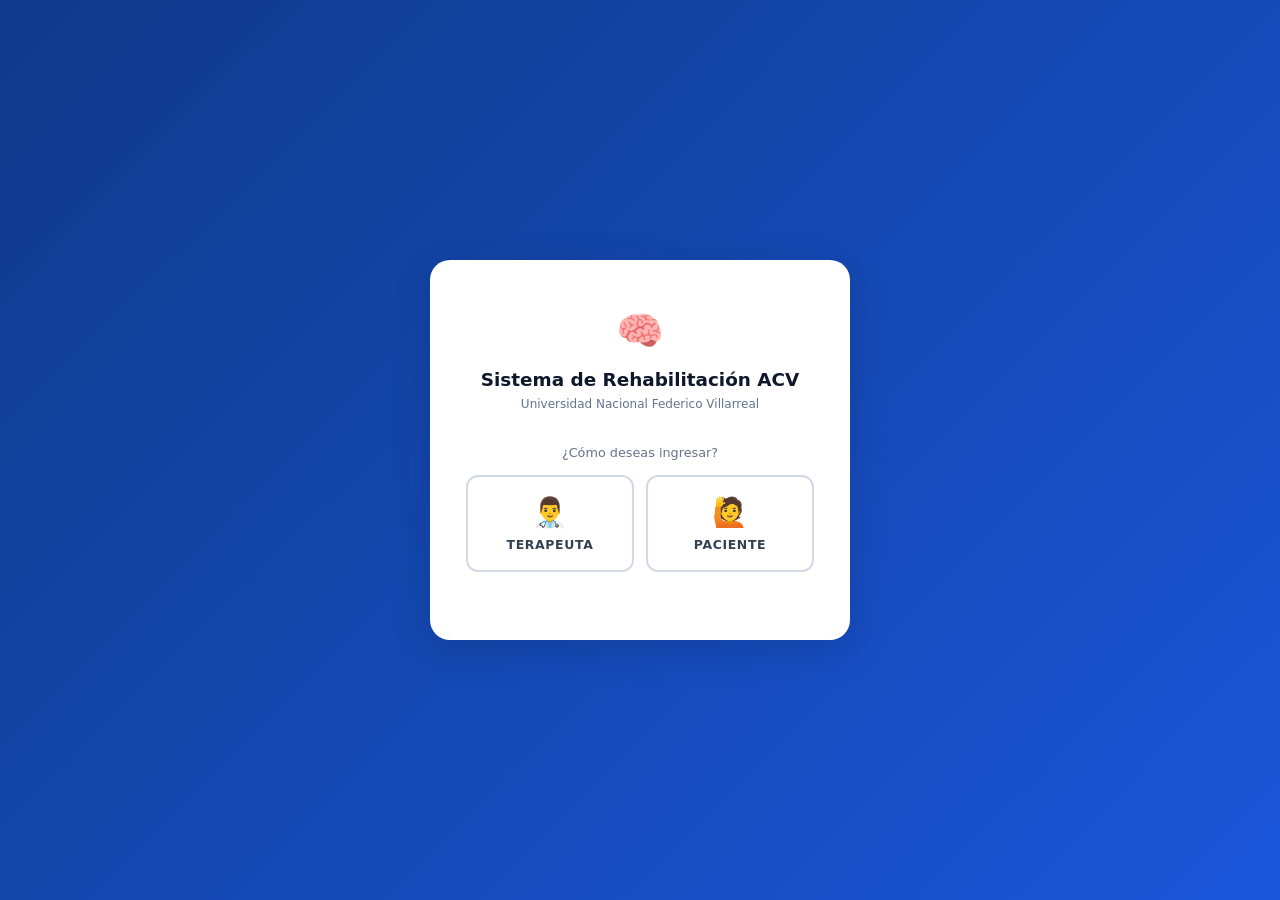
==== frontend/index.html @ 5edbb10c "confio" ====
<!DOCTYPE html>
<html lang="es">
<head>
  <meta charset="UTF-8" />
  <meta name="viewport" content="width=device-width, initial-scale=1.0" />
  <title>ACV-Rehab — Iniciar Sesión</title>
  <link rel="stylesheet" href="css/styles.css" />
  <style>
    /* ── Estilos exclusivos de esta página ── */
    .divider {
      display: flex; align-items: center; gap: 12px;
      margin: 20px 0; color: var(--gris-texto); font-size: .78rem;
    }
    .divider::before, .divider::after {
      content: ""; flex: 1; height: 1px; background: var(--gris-borde);
    }
    .form-section { display: none; }
    .form-section.activo { display: block; }
    .pin-hint {
      text-align: center; font-size: .78rem; color: var(--gris-texto);
      margin-bottom: 20px;
    }
    .registro-link {
      text-align: center; font-size: .8rem; margin-top: 16px; color: var(--gris-texto);
    }
    .logo-pulse {
      animation: logoPulse 2s ease infinite;
    }
    @keyframes logoPulse {
      0%,100% { transform: scale(1); }
      50%      { transform: scale(1.07); }
    }
  </style>
</head>
<body>

<!-- ══ PÁGINA DE LOGIN ══════════════════════════════════════════════════ -->
<div class="login-page">
  <div class="login-card">

    <!-- Logo -->
    <div class="login-logo">
      <div class="logo-icon logo-pulse">🧠</div>
      <h1>Sistema de Rehabilitación ACV</h1>
      <p>Universidad Nacional Federico Villarreal</p>
    </div>

    <!-- Selector de rol -->
    <p style="text-align:center;font-size:.8rem;color:var(--gris-texto);margin-bottom:12px;">
      ¿Cómo deseas ingresar?
    </p>
    <div class="role-selector">
      <button class="role-btn" id="btn-rol-terapeuta" onclick="seleccionarRol('terapeuta')">
        <span class="role-icon">👨‍⚕️</span>
        <span class="role-label">Terapeuta</span>
      </button>
      <button class="role-btn" id="btn-rol-paciente" onclick="seleccionarRol('paciente')">
        <span class="role-icon">🙋</span>
        <span class="role-label">Paciente</span>
      </button>
    </div>

    <!-- ── FORMULARIO TERAPEUTA ── -->
    <div id="form-section-terapeuta" class="form-section">
      <form id="form-login-terapeuta" novalidate>
        <div class="form-group">
          <label class="form-label" for="email">Correo electrónico</label>
          <input class="form-control" id="email" type="email" placeholder="correo@hospital.com" required autocomplete="email" />
        </div>
        <div class="form-group">
          <label class="form-label" for="password">Contraseña</label>
          <input class="form-control" id="password" type="password" placeholder="••••••••" required autocomplete="current-password" />
        </div>
        <div id="error-login" class="form-error hidden"></div>
        <button type="submit" class="btn btn-primary btn-lg w-full" id="btn-login">
          Ingresar como Terapeuta
        </button>
      </form>

      <div class="divider">o</div>

      <button class="btn btn-outline w-full" onclick="mostrarRegistro()">
        Registrarse como terapeuta
      </button>
    </div>

    <!-- ── FORMULARIO PACIENTE (PIN) ── -->
    <div id="form-section-paciente" class="form-section">
      <p class="pin-hint">Ingresa el PIN de 6 dígitos que te proporcionó tu terapeuta</p>
      <div class="pin-input-wrapper" id="pin-wrapper">
        <input class="pin-digit" maxlength="1" type="text" inputmode="numeric" pattern="[0-9]" />
        <input class="pin-digit" maxlength="1" type="text" inputmode="numeric" pattern="[0-9]" />
        <input class="pin-digit" maxlength="1" type="text" inputmode="numeric" pattern="[0-9]" />
        <input class="pin-digit" maxlength="1" type="text" inputmode="numeric" pattern="[0-9]" />
        <input class="pin-digit" maxlength="1" type="text" inputmode="numeric" pattern="[0-9]" />
        <input class="pin-digit" maxlength="1" type="text" inputmode="numeric" pattern="[0-9]" />
      </div>
      <div id="error-pin" class="form-error hidden text-center"></div>
      <button class="btn btn-primary btn-lg w-full" id="btn-login-pin" onclick="loginPaciente()">
        Entrar con PIN
      </button>
    </div>

    <!-- Indicador de carga -->
    <div id="loading" class="text-center mt-4 hidden">
      <span class="spinner"></span>
    </div>

    <div class="registro-link" id="link-registro" style="display:none;">
      <a href="#" onclick="ocultarRegistro(); return false;">← Volver al login</a>
    </div>
  </div>
</div>

<!-- ══ MODAL: REGISTRO TERAPEUTA ════════════════════════════════════════ -->
<div class="modal-overlay" id="modal-registro">
  <div class="modal">
    <h2 class="modal-title">Registro de Terapeuta</h2>
    <p class="modal-subtitle">Crea tu cuenta como especialista en rehabilitación.</p>
    <form id="form-registro" novalidate>
      <div class="form-grid">
        <div class="form-group">
          <label class="form-label">Nombres</label>
          <input class="form-control" id="reg-nombres" type="text" placeholder="Juan" required />
        </div>
        <div class="form-group">
          <label class="form-label">Apellidos</label>
          <input class="form-control" id="reg-apellidos" type="text" placeholder="Pérez" required />
        </div>
      </div>
      <div class="form-group">
        <label class="form-label">Especialidad</label>
        <input class="form-control" id="reg-especialidad" type="text" placeholder="Neurorrehabilitación" />
      </div>
      <div class="form-group">
        <label class="form-label">Correo electrónico</label>
        <input class="form-control" id="reg-email" type="email" placeholder="correo@hospital.com" required />
      </div>
      <div class="form-group">
        <label class="form-label">Contraseña</label>
        <input class="form-control" id="reg-password" type="password" placeholder="Mínimo 6 caracteres" required />
      </div>
      <div id="error-registro" class="form-error hidden"></div>
      <div class="modal-actions">
        <button type="button" class="btn btn-ghost" onclick="window.ACV.closeModal('modal-registro')">Cancelar</button>
        <button type="submit" class="btn btn-primary">Crear cuenta</button>
      </div>
    </form>
  </div>
</div>

<!-- Scripts -->
<script src="js/api.js"></script>
<script>
  
  // Redirigir si ya está autenticado
  if (Auth.estaAutenticado()) {
    window.location.href = Auth.rol === "paciente" ? "/paciente" : "/dashboard";
  }

  let rolSeleccionado = null;

  function seleccionarRol(rol) {
    rolSeleccionado = rol;
    document.getElementById("btn-rol-terapeuta").classList.toggle("selected", rol === "terapeuta");
    document.getElementById("btn-rol-paciente").classList.toggle("selected", rol === "paciente");
    document.querySelectorAll(".form-section").forEach(f => f.classList.remove("activo"));
    document.getElementById(`form-section-${rol}`).classList.add("activo");
    if (rol === "paciente") inicializarPinInput();
  }

  // ── Login terapeuta ──────────────────────────────────────────────────
  document.getElementById("form-login-terapeuta")?.addEventListener("submit", async (e) => {
    e.preventDefault();
    const btn = document.getElementById("btn-login");
    const errEl = document.getElementById("error-login");
    errEl.classList.add("hidden");
    btn.disabled = true;
    btn.textContent = "Ingresando...";

    try {
      const data = await ApiAuth.loginTerapeuta(
        document.getElementById("email").value.trim(),
        document.getElementById("password").value,
      );
      Auth.guardar(data.access_token, data.rol || "terapeuta", data.nombres);
      window.location.href = "/dashboard.html";
    } catch (err) {
      errEl.textContent = err.message;
      errEl.classList.remove("hidden");
    } finally {
      btn.disabled = false;
      btn.textContent = "Ingresar como Terapeuta";
    }
  });

  // ── Login paciente por PIN ───────────────────────────────────────────
  async function loginPaciente() {
    const digits = [...document.querySelectorAll(".pin-digit")].map(i => i.value.trim());
    const pin    = digits.join("");
    const errEl  = document.getElementById("error-pin");
    errEl.classList.add("hidden");

    if (pin.length !== 6 || !/^\d{6}$/.test(pin)) {
      errEl.textContent = "Ingresa los 6 dígitos completos.";
      errEl.classList.remove("hidden");
      return;
    }

    const btn = document.getElementById("btn-login-pin");
    btn.disabled = true;
    btn.textContent = "Verificando...";

    try {
      const data = await ApiAuth.loginPaciente(pin);
      Auth.guardar("pin_" + pin, "paciente", data.nombres, data.paciente_id);
      window.location.href = "/paciente.html";
    } catch (err) {
      errEl.textContent = "PIN incorrecto. Verifica con tu terapeuta.";
      errEl.classList.remove("hidden");
    } finally {
      btn.disabled = false;
      btn.textContent = "Entrar con PIN";
    }
  }

  // ── Navegación PIN: auto-avance y backspace ──────────────────────────
  function inicializarPinInput() {
    const inputs = document.querySelectorAll(".pin-digit");
    inputs.forEach((input, i) => {
      input.addEventListener("input", (e) => {
        const val = e.target.value.replace(/\D/g, "");
        e.target.value = val.slice(-1);
        if (val && i < inputs.length - 1) inputs[i + 1].focus();
        if (i === inputs.length - 1 && val) loginPaciente();
      });
      input.addEventListener("keydown", (e) => {
        if (e.key === "Backspace" && !input.value && i > 0) {
          inputs[i - 1].value = "";
          inputs[i - 1].focus();
        }
      });
      input.addEventListener("paste", (e) => {
        e.preventDefault();
        const pasted = (e.clipboardData || window.clipboardData).getData("text").replace(/\D/g, "").slice(0, 6);
        inputs.forEach((inp, idx) => { inp.value = pasted[idx] || ""; });
        if (pasted.length === 6) loginPaciente();
      });
    });
    inputs[0].focus();
  }

  // ── Registro terapeuta ───────────────────────────────────────────────
  function mostrarRegistro() { openModal("modal-registro"); }
  function ocultarRegistro() { closeModal("modal-registro"); }

  document.getElementById("form-registro")?.addEventListener("submit", async (e) => {
    e.preventDefault();
    const errEl = document.getElementById("error-registro");
    errEl.classList.add("hidden");
    const btn = e.target.querySelector('button[type="submit"]');
    btn.disabled = true;
    try {
      await ApiAuth.registroTerapeuta({
        nombres:      document.getElementById("reg-nombres").value.trim(),
        apellidos:    document.getElementById("reg-apellidos").value.trim(),
        especialidad: document.getElementById("reg-especialidad").value.trim(),
        email:        document.getElementById("reg-email").value.trim(),
        password:     document.getElementById("reg-password").value,
      });
      closeModal("modal-registro");
      showToast("Cuenta creada. Ahora puedes iniciar sesión.", "success");
      seleccionarRol("terapeuta");
    } catch (err) {
      errEl.textContent = err.message;
      errEl.classList.remove("hidden");
    } finally {
      btn.disabled = false;
    }
  });
</script>
</body>
</html>
---- frontend/css/styles.css ----
/* ============================================================
   SISTEMA DE REHABILITACIÓN ACV — UNFV
   styles.css — Design system médico-clínico Mobile-First
   Paleta: Azul médico profundo + blanco + gris claro + acentos semánticos
   ============================================================ */

/* ── Variables ─────────────────────────────────────────────── */
:root {
  /* Colores principales */
  --azul-primario:   #1A56DB;
  --azul-oscuro:     #0F3A8A;
  --azul-suave:      #EBF2FF;
  --azul-medio:      #BFDBFE;
  --blanco:          #FFFFFF;
  --gris-fondo:      #F4F7FC;
  --gris-borde:      #D1D9E6;
  --gris-texto:      #64748B;
  --gris-oscuro:     #334155;
  --negro:           #0F172A;

  /* Semánticos */
  --verde-exito:     #10B981;
  --verde-suave:     #D1FAE5;
  --rojo-error:      #EF4444;
  --rojo-suave:      #FEE2E2;
  --amarillo-alerta: #F59E0B;
  --amarillo-suave:  #FEF3C7;

  /* GO / NO-GO */
  --go-color:        #16A34A;
  --go-bg:           #F0FDF4;
  --nogo-color:      #DC2626;
  --nogo-bg:         #FEF2F2;

  /* Tipografía */
  --font-sans:   'Inter', system-ui, -apple-system, sans-serif;
  --font-mono:   'JetBrains Mono', 'Courier New', monospace;

  /* Espaciado */
  --radius-sm:   6px;
  --radius-md:   12px;
  --radius-lg:   20px;
  --shadow-sm:   0 1px 3px rgba(0,0,0,.08), 0 1px 2px rgba(0,0,0,.06);
  --shadow-md:   0 4px 16px rgba(0,0,0,.10);
  --shadow-lg:   0 10px 40px rgba(0,0,0,.14);

  /* Transiciones */
  --trans-fast:  150ms ease;
  --trans-med:   300ms ease;
}

/* ── Reset ──────────────────────────────────────────────────── */
*, *::before, *::after { box-sizing: border-box; margin: 0; padding: 0; }
html { font-size: 16px; scroll-behavior: smooth; }
body {
  font-family: var(--font-sans);
  background: var(--gris-fondo);
  color: var(--negro);
  line-height: 1.6;
  -webkit-font-smoothing: antialiased;
}
a { color: var(--azul-primario); text-decoration: none; }
a:hover { text-decoration: underline; }
img, svg { display: block; max-width: 100%; }
button { cursor: pointer; font-family: inherit; }
input, select, textarea { font-family: inherit; }

/* ── Importar fuente ────────────────────────────────────────── */
@import url('https://fonts.googleapis.com/css2?family=Inter:wght@400;500;600;700&display=swap');

/* ═══════════════════════════════════════════════════════════
   LAYOUT GENERAL
═══════════════════════════════════════════════════════════ */

.app-shell {
  display: flex;
  min-height: 100vh;
}

/* ── Sidebar (solo terapeuta) ───────────────────────────────── */
.sidebar {
  width: 260px;
  background: var(--azul-oscuro);
  color: var(--blanco);
  display: flex;
  flex-direction: column;
  position: fixed;
  top: 0; left: 0; bottom: 0;
  z-index: 100;
  transition: transform var(--trans-med);
}

.sidebar-logo {
  padding: 28px 24px 20px;
  border-bottom: 1px solid rgba(255,255,255,.1);
}

.sidebar-logo h1 {
  font-size: 1rem;
  font-weight: 700;
  letter-spacing: -.01em;
  line-height: 1.3;
}

.sidebar-logo span {
  font-size: .7rem;
  font-weight: 400;
  color: var(--azul-medio);
  display: block;
  margin-top: 2px;
}

.sidebar-nav {
  flex: 1;
  padding: 16px 12px;
  overflow-y: auto;
}

.nav-section-label {
  font-size: .68rem;
  font-weight: 600;
  letter-spacing: .08em;
  text-transform: uppercase;
  color: var(--azul-medio);
  padding: 16px 12px 6px;
}

.nav-item {
  display: flex;
  align-items: center;
  gap: 10px;
  padding: 10px 12px;
  border-radius: var(--radius-sm);
  color: rgba(255,255,255,.75);
  font-size: .875rem;
  font-weight: 500;
  transition: background var(--trans-fast), color var(--trans-fast);
  cursor: pointer;
  border: none;
  background: transparent;
  width: 100%;
  text-align: left;
}

.nav-item:hover { background: rgba(255,255,255,.08); color: var(--blanco); }
.nav-item.active { background: var(--azul-primario); color: var(--blanco); }

.nav-item .nav-icon { font-size: 1.1rem; width: 20px; text-align: center; }

.sidebar-footer {
  padding: 16px 12px;
  border-top: 1px solid rgba(255,255,255,.1);
}

.sidebar-user {
  display: flex;
  align-items: center;
  gap: 10px;
  padding: 10px 12px;
  border-radius: var(--radius-sm);
}

.user-avatar {
  width: 34px; height: 34px;
  border-radius: 50%;
  background: var(--azul-primario);
  display: flex; align-items: center; justify-content: center;
  font-weight: 700; font-size: .8rem;
  color: var(--blanco);
  flex-shrink: 0;
}

.user-info { flex: 1; overflow: hidden; }
.user-name { font-size: .82rem; font-weight: 600; color: var(--blanco); white-space: nowrap; overflow: hidden; text-overflow: ellipsis; }
.user-role { font-size: .7rem; color: var(--azul-medio); }

/* ── Contenido principal ────────────────────────────────────── */
.main-content {
  flex: 1;
  margin-left: 260px;
  display: flex;
  flex-direction: column;
  min-height: 100vh;
}

.topbar {
  background: var(--blanco);
  border-bottom: 1px solid var(--gris-borde);
  padding: 16px 28px;
  display: flex;
  align-items: center;
  justify-content: space-between;
  position: sticky; top: 0; z-index: 50;
}

.topbar-title { font-size: 1.1rem; font-weight: 700; color: var(--negro); }
.topbar-actions { display: flex; gap: 10px; align-items: center; }

.page-body {
  padding: 28px;
  flex: 1;
}

/* ═══════════════════════════════════════════════════════════
   COMPONENTES UI
═══════════════════════════════════════════════════════════ */

/* ── Cards ──────────────────────────────────────────────────── */
.card {
  background: var(--blanco);
  border: 1px solid var(--gris-borde);
  border-radius: var(--radius-md);
  padding: 24px;
  box-shadow: var(--shadow-sm);
}

.card-header {
  display: flex;
  align-items: center;
  justify-content: space-between;
  margin-bottom: 18px;
}

.card-title {
  font-size: .95rem;
  font-weight: 700;
  color: var(--negro);
}

.card-subtitle {
  font-size: .78rem;
  color: var(--gris-texto);
  margin-top: 2px;
}

/* ── Métricas / Stats ───────────────────────────────────────── */
.stats-grid {
  display: grid;
  grid-template-columns: repeat(auto-fit, minmax(160px, 1fr));
  gap: 16px;
  margin-bottom: 24px;
}

.stat-card {
  background: var(--blanco);
  border: 1px solid var(--gris-borde);
  border-radius: var(--radius-md);
  padding: 18px 20px;
  box-shadow: var(--shadow-sm);
}

.stat-label { font-size: .72rem; font-weight: 600; color: var(--gris-texto); text-transform: uppercase; letter-spacing: .05em; }
.stat-value { font-size: 1.8rem; font-weight: 700; color: var(--negro); line-height: 1.1; margin-top: 4px; }
.stat-unit  { font-size: .7rem; color: var(--gris-texto); font-weight: 500; }

.stat-card.verde { border-left: 3px solid var(--verde-exito); }
.stat-card.rojo  { border-left: 3px solid var(--rojo-error); }
.stat-card.azul  { border-left: 3px solid var(--azul-primario); }
.stat-card.amarillo { border-left: 3px solid var(--amarillo-alerta); }

/* ── Botones ────────────────────────────────────────────────── */
.btn {
  display: inline-flex;
  align-items: center;
  gap: 7px;
  padding: 9px 18px;
  border-radius: var(--radius-sm);
  font-size: .875rem;
  font-weight: 600;
  border: none;
  transition: all var(--trans-fast);
  white-space: nowrap;
}

.btn-primary {
  background: var(--azul-primario);
  color: var(--blanco);
}
.btn-primary:hover { background: var(--azul-oscuro); }

.btn-success {
  background: var(--verde-exito);
  color: var(--blanco);
}
.btn-success:hover { filter: brightness(.9); }

.btn-danger {
  background: var(--rojo-error);
  color: var(--blanco);
}
.btn-danger:hover { filter: brightness(.9); }

.btn-outline {
  background: transparent;
  color: var(--azul-primario);
  border: 1.5px solid var(--azul-primario);
}
.btn-outline:hover { background: var(--azul-suave); }

.btn-ghost {
  background: transparent;
  color: var(--gris-texto);
  border: 1px solid var(--gris-borde);
}
.btn-ghost:hover { background: var(--gris-fondo); }

.btn-lg { padding: 12px 28px; font-size: 1rem; border-radius: var(--radius-md); }
.btn-sm { padding: 6px 12px; font-size: .78rem; }
.btn:disabled { opacity: .45; cursor: not-allowed; }

/* ── Formularios ────────────────────────────────────────────── */
.form-group { margin-bottom: 18px; }

.form-label {
  display: block;
  font-size: .8rem;
  font-weight: 600;
  color: var(--gris-oscuro);
  margin-bottom: 6px;
}

.form-control {
  width: 100%;
  padding: 10px 14px;
  border: 1.5px solid var(--gris-borde);
  border-radius: var(--radius-sm);
  font-size: .875rem;
  color: var(--negro);
  background: var(--blanco);
  transition: border-color var(--trans-fast), box-shadow var(--trans-fast);
  outline: none;
}

.form-control:focus {
  border-color: var(--azul-primario);
  box-shadow: 0 0 0 3px rgba(26,86,219,.12);
}

.form-control::placeholder { color: var(--gris-texto); }

.form-hint {
  font-size: .72rem;
  color: var(--gris-texto);
  margin-top: 4px;
}

.form-error {
  font-size: .72rem;
  color: var(--rojo-error);
  margin-top: 4px;
}

.form-grid {
  display: grid;
  grid-template-columns: 1fr 1fr;
  gap: 14px;
}

/* ── Tablas ─────────────────────────────────────────────────── */
.table-wrapper {
  overflow-x: auto;
  border-radius: var(--radius-md);
  border: 1px solid var(--gris-borde);
}

table { width: 100%; border-collapse: collapse; background: var(--blanco); }
thead { background: var(--gris-fondo); }
th {
  padding: 11px 16px;
  text-align: left;
  font-size: .72rem;
  font-weight: 700;
  color: var(--gris-texto);
  text-transform: uppercase;
  letter-spacing: .05em;
  border-bottom: 1px solid var(--gris-borde);
}
td {
  padding: 13px 16px;
  font-size: .875rem;
  color: var(--negro);
  border-bottom: 1px solid var(--gris-borde);
}
tr:last-child td { border-bottom: none; }
tr:hover td { background: var(--azul-suave); }

/* ── Badges / Pills ─────────────────────────────────────────── */
.badge {
  display: inline-flex;
  align-items: center;
  padding: 3px 10px;
  border-radius: 99px;
  font-size: .68rem;
  font-weight: 700;
  letter-spacing: .02em;
  text-transform: uppercase;
}

.badge-success  { background: var(--verde-suave);   color: #065F46; }
.badge-error    { background: var(--rojo-suave);    color: #991B1B; }
.badge-warning  { background: var(--amarillo-suave); color: #92400E; }
.badge-info     { background: var(--azul-suave);    color: var(--azul-oscuro); }
.badge-pending  { background: #F1F5F9; color: var(--gris-oscuro); }

/* ── Modal ──────────────────────────────────────────────────── */
.modal-overlay {
  position: fixed; inset: 0;
  background: rgba(15,23,42,.5);
  display: flex; align-items: center; justify-content: center;
  z-index: 200;
  opacity: 0; pointer-events: none;
  transition: opacity var(--trans-med);
}
.modal-overlay.open { opacity: 1; pointer-events: all; }

.modal {
  background: var(--blanco);
  border-radius: var(--radius-lg);
  padding: 32px;
  width: min(480px, 92vw);
  box-shadow: var(--shadow-lg);
  transform: translateY(20px);
  transition: transform var(--trans-med);
}
.modal-overlay.open .modal { transform: translateY(0); }

.modal-title { font-size: 1.1rem; font-weight: 700; margin-bottom: 6px; }
.modal-subtitle { font-size: .82rem; color: var(--gris-texto); margin-bottom: 24px; }
.modal-actions { display: flex; gap: 10px; justify-content: flex-end; margin-top: 24px; }

/* ── Toast ──────────────────────────────────────────────────── */
.toast-container {
  position: fixed; bottom: 24px; right: 24px;
  display: flex; flex-direction: column; gap: 10px;
  z-index: 300;
}

.toast {
  display: flex; align-items: center; gap: 12px;
  padding: 13px 18px;
  border-radius: var(--radius-md);
  background: var(--blanco);
  border: 1px solid var(--gris-borde);
  box-shadow: var(--shadow-md);
  font-size: .85rem;
  font-weight: 500;
  min-width: 260px;
  animation: slideInRight .25s ease;
}

.toast.success { border-left: 3px solid var(--verde-exito); }
.toast.error   { border-left: 3px solid var(--rojo-error); }
.toast.info    { border-left: 3px solid var(--azul-primario); }

@keyframes slideInRight {
  from { transform: translateX(60px); opacity: 0; }
  to   { transform: translateX(0);    opacity: 1; }
}

/* ════════════════════════════════════════════════════════════
   PANTALLA DE LOGIN / SELECCIÓN DE ROL
════════════════════════════════════════════════════════════ */

.login-page {
  min-height: 100vh;
  display: flex;
  align-items: center;
  justify-content: center;
  background: linear-gradient(135deg, var(--azul-oscuro) 0%, var(--azul-primario) 100%);
  padding: 24px;
}

.login-card {
  background: var(--blanco);
  border-radius: var(--radius-lg);
  padding: 40px 36px;
  width: min(420px, 100%);
  box-shadow: var(--shadow-lg);
}

.login-logo {
  text-align: center;
  margin-bottom: 28px;
}

.login-logo .logo-icon {
  font-size: 2.4rem;
  margin-bottom: 8px;
}

.login-logo h1 {
  font-size: 1.15rem;
  font-weight: 800;
  color: var(--negro);
  line-height: 1.2;
}

.login-logo p {
  font-size: .75rem;
  color: var(--gris-texto);
  margin-top: 4px;
}

/* Selector de rol */
.role-selector {
  display: grid;
  grid-template-columns: 1fr 1fr;
  gap: 12px;
  margin-bottom: 28px;
}

.role-btn {
  display: flex;
  flex-direction: column;
  align-items: center;
  gap: 8px;
  padding: 18px 12px;
  border: 2px solid var(--gris-borde);
  border-radius: var(--radius-md);
  background: var(--blanco);
  cursor: pointer;
  transition: all var(--trans-fast);
  color: var(--gris-oscuro);
}

.role-btn .role-icon { font-size: 1.8rem; }
.role-btn .role-label { font-size: .78rem; font-weight: 700; text-transform: uppercase; letter-spacing: .05em; }

.role-btn:hover { border-color: var(--azul-primario); background: var(--azul-suave); }
.role-btn.selected { border-color: var(--azul-primario); background: var(--azul-suave); color: var(--azul-primario); }

/* PIN input para paciente */
.pin-input-wrapper {
  display: flex;
  gap: 8px;
  justify-content: center;
  margin: 16px 0;
}

.pin-digit {
  width: 48px; height: 56px;
  border: 2px solid var(--gris-borde);
  border-radius: var(--radius-sm);
  text-align: center;
  font-size: 1.4rem;
  font-weight: 700;
  color: var(--azul-oscuro);
  background: var(--blanco);
  outline: none;
  transition: border-color var(--trans-fast);
}

.pin-digit:focus { border-color: var(--azul-primario); box-shadow: 0 0 0 3px rgba(26,86,219,.15); }

/* ════════════════════════════════════════════════════════════
   PANTALLA DE ESTÍMULO GO / NO-GO (VISTA PACIENTE)
════════════════════════════════════════════════════════════ */

.estimulo-screen {
  position: fixed; inset: 0;
  display: flex;
  flex-direction: column;
  align-items: center;
  justify-content: center;
  transition: background var(--trans-med);
  z-index: 500;
}

.estimulo-screen.espera    { background: var(--azul-oscuro); }
.estimulo-screen.go        { background: var(--go-bg); }
.estimulo-screen.nogo      { background: var(--nogo-bg); }
.estimulo-screen.descanso  { background: #F8FAFC; }

/* Flecha GO */
.go-arrow {
  font-size: min(30vw, 220px);
  line-height: 1;
  color: var(--go-color);
  transition: transform .15s ease, opacity .15s ease;
  filter: drop-shadow(0 8px 24px rgba(22,163,74,.25));
  animation: pulsarFlecha 1s ease infinite;
}

@keyframes pulsarFlecha {
  0%,100% { transform: scale(1); }
  50%      { transform: scale(1.06); }
}

/* Cruz NO-GO */
.nogo-cross {
  font-size: min(35vw, 240px);
  line-height: 1;
  color: var(--nogo-color);
  filter: drop-shadow(0 8px 24px rgba(220,38,38,.25));
  animation: pulsarCruz .6s ease infinite alternate;
}

@keyframes pulsarCruz {
  from { transform: scale(1); }
  to   { transform: scale(1.04); }
}

.estimulo-label {
  margin-top: 20px;
  font-size: clamp(.9rem, 4vw, 1.4rem);
  font-weight: 700;
  letter-spacing: .04em;
  text-transform: uppercase;
}

.estimulo-label.go-label   { color: var(--go-color); }
.estimulo-label.nogo-label { color: var(--nogo-color); }

.estimulo-contador {
  margin-top: 28px;
  font-size: .8rem;
  font-weight: 600;
  color: var(--gris-texto);
}

.espera-msg {
  color: var(--blanco);
  text-align: center;
  padding: 24px;
}

.espera-msg .espera-icon { font-size: 3rem; margin-bottom: 16px; }
.espera-msg h2 { font-size: 1.3rem; font-weight: 700; margin-bottom: 8px; }
.espera-msg p  { font-size: .875rem; opacity: .75; }

.bienvenida-nombre {
  font-size: 1.5rem;
  font-weight: 800;
  color: var(--blanco);
  margin-bottom: 6px;
}

/* Feedback de resultado ronda */
.resultado-overlay {
  position: absolute; inset: 0;
  display: flex; align-items: center; justify-content: center;
  flex-direction: column;
  pointer-events: none;
  animation: fadeOut .8s ease 1.5s forwards;
}

.resultado-acierto { color: var(--go-color); }
.resultado-error   { color: var(--nogo-color); }

.resultado-icon { font-size: 5rem; }
.resultado-text { font-size: 1.2rem; font-weight: 700; margin-top: 10px; }

@keyframes fadeOut { to { opacity: 0; } }

/* ════════════════════════════════════════════════════════════
   DASHBOARD TERAPEUTA — VISTAS ESPECÍFICAS
════════════════════════════════════════════════════════════ */

/* Vista monitoreo en tiempo real */
.monitor-grid {
  display: grid;
  grid-template-columns: 1fr 340px;
  gap: 20px;
  align-items: start;
}

.chart-container {
  position: relative;
  height: 280px;
  background: var(--blanco);
  border-radius: var(--radius-md);
  border: 1px solid var(--gris-borde);
  padding: 20px;
  box-shadow: var(--shadow-sm);
}

.chart-label {
  font-size: .72rem;
  font-weight: 700;
  color: var(--gris-texto);
  text-transform: uppercase;
  letter-spacing: .05em;
  margin-bottom: 12px;
}

/* Panel de rondas */
.rondas-panel { display: flex; flex-direction: column; gap: 10px; }

.ronda-item {
  background: var(--blanco);
  border: 1px solid var(--gris-borde);
  border-radius: var(--radius-sm);
  padding: 12px 16px;
  display: flex;
  align-items: center;
  gap: 12px;
  font-size: .82rem;
}

.ronda-num {
  font-size: .7rem;
  font-weight: 700;
  color: var(--gris-texto);
  min-width: 20px;
}

.ronda-data { flex: 1; }
.ronda-resultado { font-weight: 600; }
.ronda-latencia  { font-size: .7rem; color: var(--gris-texto); font-family: var(--font-mono); }

/* Gráfica histórica */
.hist-chart-wrapper {
  background: var(--blanco);
  border: 1px solid var(--gris-borde);
  border-radius: var(--radius-md);
  padding: 24px;
  box-shadow: var(--shadow-sm);
}

/* Estado de conexión de dispositivo */
.device-status {
  display: flex;
  align-items: center;
  gap: 8px;
  font-size: .78rem;
  font-weight: 600;
  padding: 6px 12px;
  border-radius: 99px;
  background: var(--gris-fondo);
}

.dot {
  width: 8px; height: 8px;
  border-radius: 50%;
  flex-shrink: 0;
}

.dot.verde   { background: var(--verde-exito); box-shadow: 0 0 0 3px var(--verde-suave); }
.dot.rojo    { background: var(--rojo-error);  box-shadow: 0 0 0 3px var(--rojo-suave); }
.dot.amarillo { background: var(--amarillo-alerta); }

/* ════════════════════════════════════════════════════════════
   UTILIDADES
════════════════════════════════════════════════════════════ */

.hidden   { display: none !important; }
.text-center { text-align: center; }
.text-right  { text-align: right; }
.flex { display: flex; }
.flex-col { flex-direction: column; }
.items-center { align-items: center; }
.justify-between { justify-content: space-between; }
.gap-2 { gap: 8px; }
.gap-3 { gap: 12px; }
.gap-4 { gap: 16px; }
.mt-2 { margin-top: 8px; }
.mt-4 { margin-top: 16px; }
.mt-6 { margin-top: 24px; }
.mb-4 { margin-bottom: 16px; }
.mb-6 { margin-bottom: 24px; }
.w-full { width: 100%; }
.muted  { color: var(--gris-texto); font-size: .82rem; }
.bold   { font-weight: 700; }
.mono   { font-family: var(--font-mono); }

/* Spinner */
.spinner {
  width: 20px; height: 20px;
  border: 2.5px solid var(--gris-borde);
  border-top-color: var(--azul-primario);
  border-radius: 50%;
  animation: spin .7s linear infinite;
  display: inline-block;
}

@keyframes spin { to { transform: rotate(360deg); } }

/* ════════════════════════════════════════════════════════════
   RESPONSIVE — Mobile-First
════════════════════════════════════════════════════════════ */

@media (max-width: 768px) {
  .sidebar { transform: translateX(-100%); }
  .sidebar.open { transform: translateX(0); }
  .main-content { margin-left: 0; }
  .page-body { padding: 16px; }
  .form-grid { grid-template-columns: 1fr; }
  .monitor-grid { grid-template-columns: 1fr; }
  .stats-grid { grid-template-columns: repeat(2, 1fr); }
  .topbar { padding: 14px 16px; }

  .hamburger {
    display: flex;
    flex-direction: column;
    gap: 4px;
    padding: 8px;
    background: none;
    border: none;
    cursor: pointer;
  }
  .hamburger span {
    width: 20px; height: 2px;
    background: var(--negro);
    border-radius: 99px;
    transition: all var(--trans-fast);
  }
}

@media (min-width: 769px) {
  .hamburger { display: none; }
}

/* Overlay sidebar móvil */
.sidebar-overlay {
  display: none;
  position: fixed; inset: 0;
  background: rgba(0,0,0,.4);
  z-index: 99;
}

@media (max-width: 768px) {
  .sidebar-overlay.open { display: block; }
}
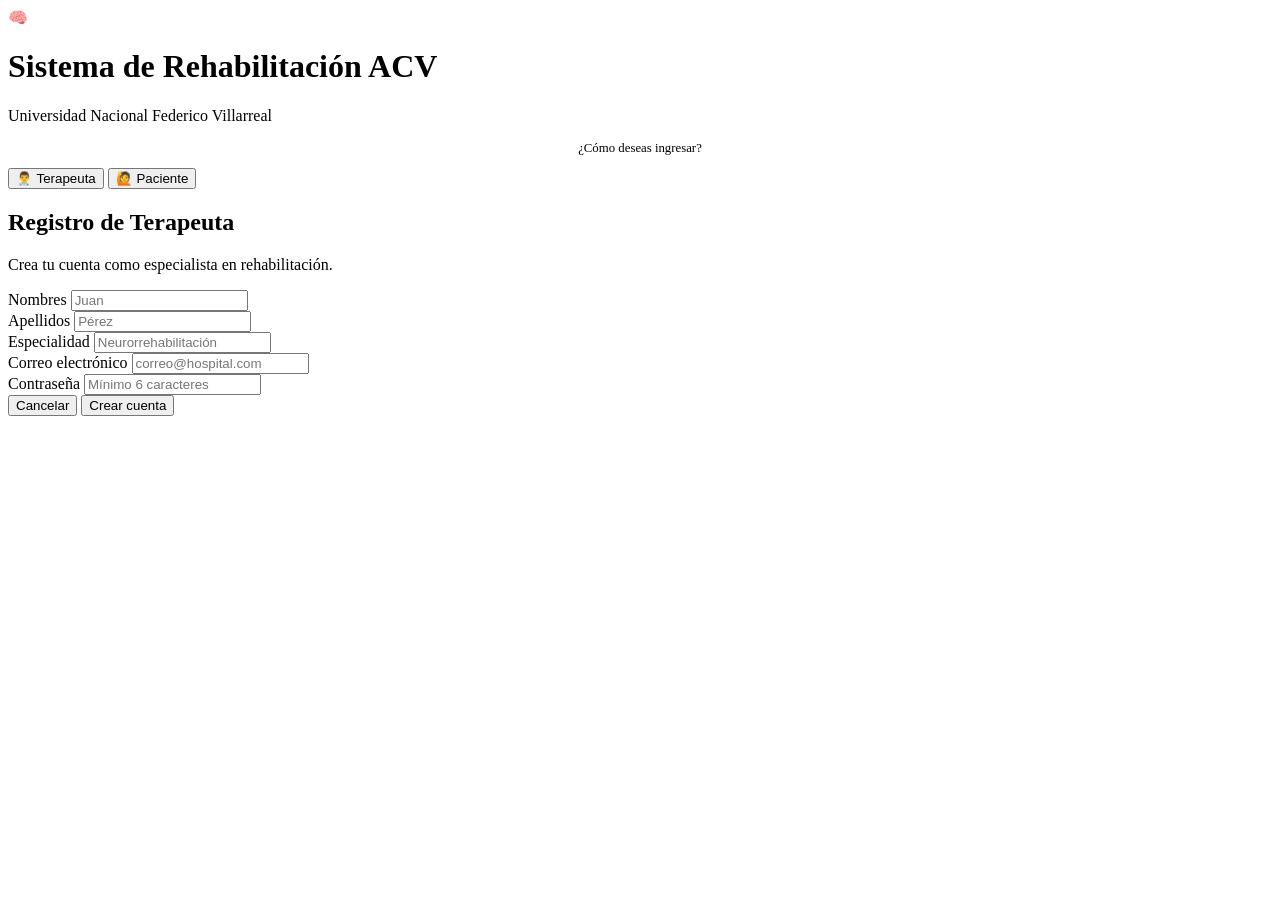
==== commit 6fcc501c: "cambio en el frontend" ====
--- a/frontend/index.html
+++ b/frontend/index.html
@@ -4,7 +4,7 @@
   <meta charset="UTF-8" />
   <meta name="viewport" content="width=device-width, initial-scale=1.0" />
   <title>ACV-Rehab — Iniciar Sesión</title>
-  <link rel="stylesheet" href="css/styles.css" />
+  <link rel="stylesheet" href="/css/styles.css" />
   <style>
     /* ── Estilos exclusivos de esta página ── */
     .divider {
@@ -150,7 +150,7 @@
 </div>
 
 <!-- Scripts -->
-<script src="js/api.js"></script>
+<script src="/js/api.js"></script>
 <script>
   
   // Redirigir si ya está autenticado
